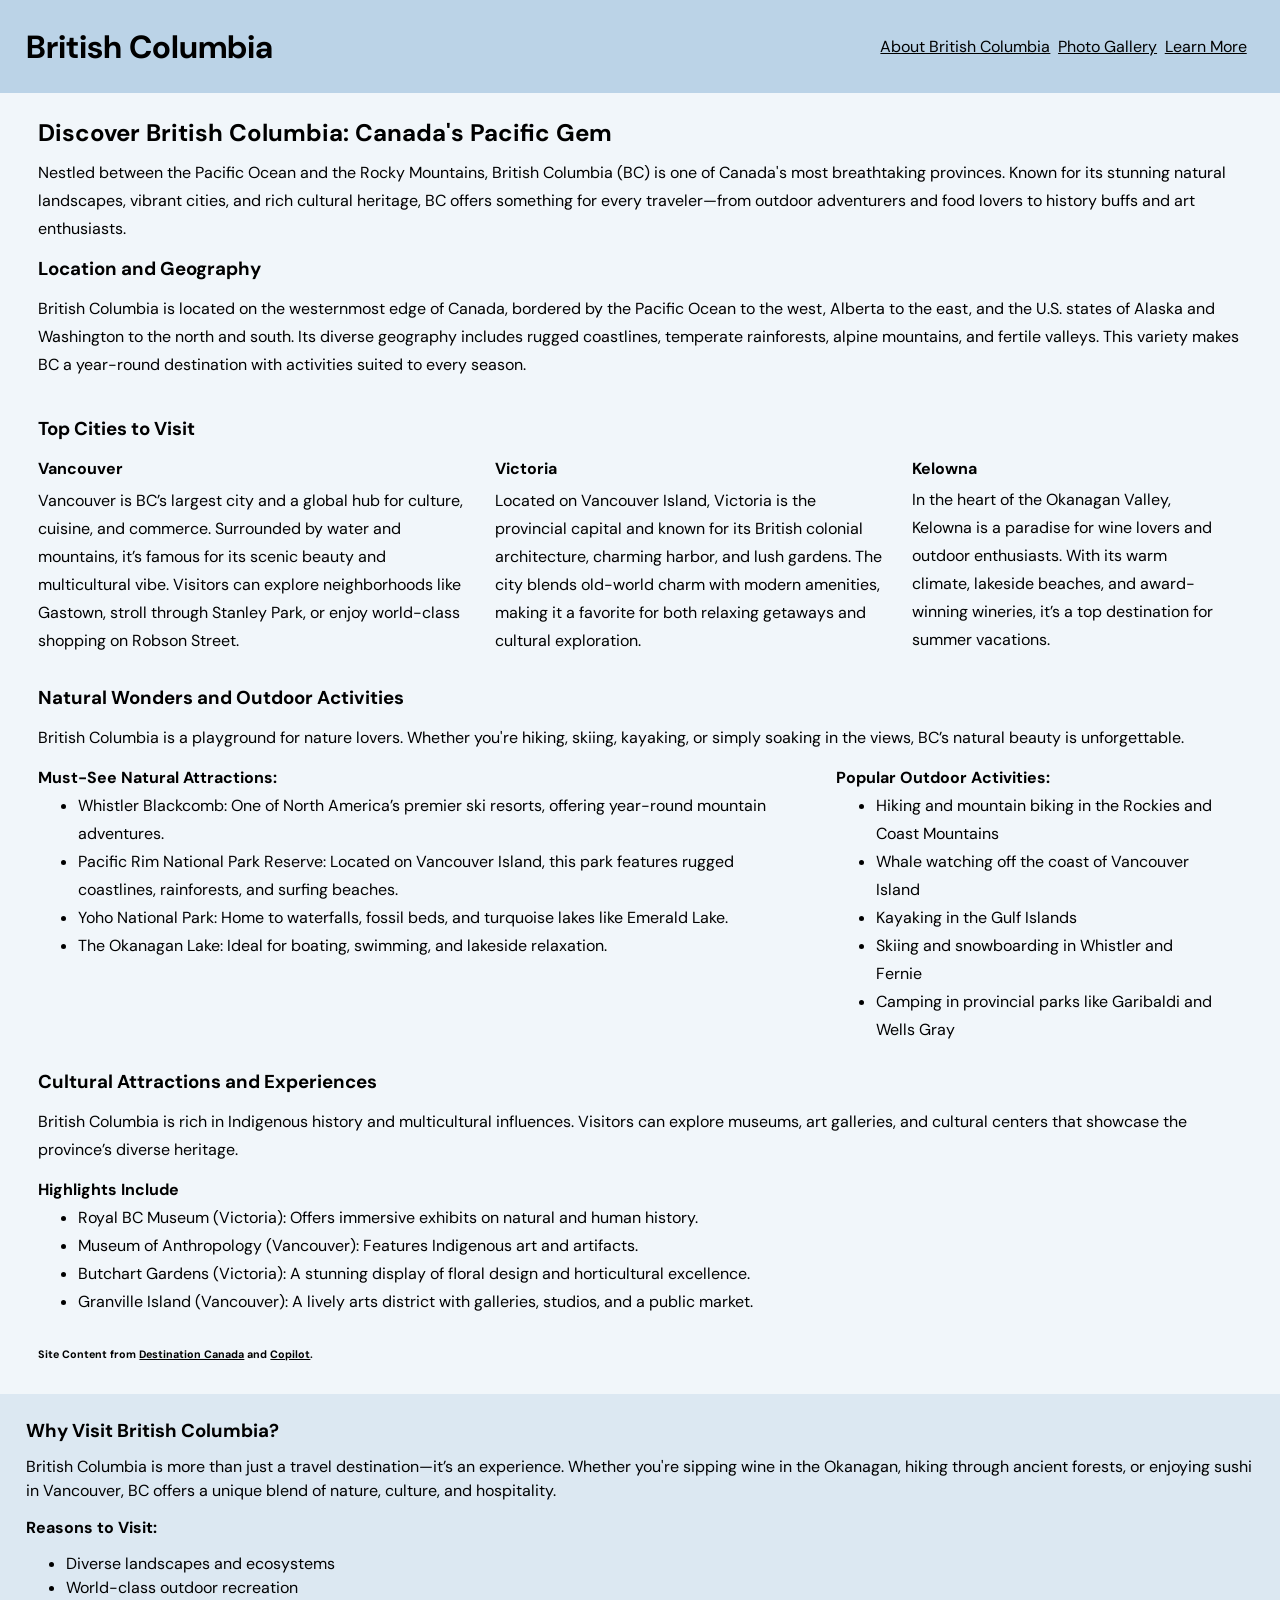
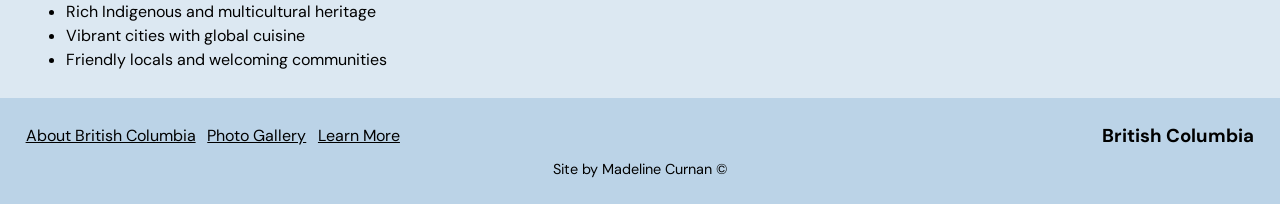
==== index.html @ 547cc987 "Add files via upload" ====
<!DOCTYPE html>
<html lang="en">
    <head>
        <meta charset="UTF-8">
        <meta name="viewport" content="width=device-width, initial-scale=1.0">
        <title>British Columbia</title>

        <!--Favicon-->
        <link rel="apple-touch-icon" sizes="180x180" href="images/favicon_io/apple-touch-icon.png">
        <link rel="icon" type="image/png" sizes="32x32" href="images/favicon_io/favicon-32x32.png">
        <link rel="icon" type="image/png" sizes="16x16" href="images/favicon_io/favicon-16x16.png">
        <link rel="manifest" href="images/favicon_io/site.webmanifest">

        <!--Google Fonts-->
        <link rel="preconnect" href="https://fonts.googleapis.com">
        <link rel="preconnect" href="https://fonts.gstatic.com" crossorigin>
        <link href="https://fonts.googleapis.com/css2?family=DM+Sans:ital,opsz,wght@0,9..40,100..1000;1,9..40,100..1000&family=DM+Serif+Text:ital@0;1&display=swap" rel="stylesheet">

        <!--Stylesheets-->
        <link rel="stylesheet" href="styles.css">
        <link rel="stylesheet" href="lightbox/lightbox.css">

    </head>
    <body>
        <header>
            <h1>British Columbia</h1>
            <nav>
                <a href="index.html">About British Columbia</a>
                <a href="gallery.html">Photo Gallery</a>
                <a href="https://travel.destinationcanada.com/en-us/places-to-go/british-columbia" target="_blank">Learn More</a>
            </nav>
        </header>

        <main class="index-main">
            <div class="sidebar">
                <h3>Why Visit British Columbia?</h3>
                <p>British Columbia is more than just a travel destination—it’s an experience. Whether you're sipping wine in the Okanagan, hiking through ancient forests, or enjoying sushi in Vancouver, BC offers a unique blend of nature, culture, and hospitality.</p>
                <h4>Reasons to Visit:</h4>
                <ul>
                    <li>Diverse landscapes and ecosystems</li>
                    <li>World-class outdoor recreation</li>
                    <li>Rich Indigenous and multicultural heritage</li>
                    <li>Vibrant cities with global cuisine</li>
                    <li>Friendly locals and welcoming communities</li>
                </ul>
            </div>

            <div class="content">
                <article>
                    <h2>Discover British Columbia: Canada's Pacific Gem</h2>
                    <p>Nestled between the Pacific Ocean and the Rocky Mountains, British Columbia (BC) is one of Canada's most breathtaking provinces. Known for its stunning natural landscapes, vibrant cities, and rich cultural heritage, BC offers something for every traveler—from outdoor adventurers and food lovers to history buffs and art enthusiasts.</p>
                    <h3>Location and Geography</h3>
                    <p>British Columbia is located on the westernmost edge of Canada, bordered by the Pacific Ocean to the west, Alberta to the east, and the U.S. states of Alaska and Washington to the north and south. Its diverse geography includes rugged coastlines, temperate rainforests, alpine mountains, and fertile valleys. This variety makes BC a year-round destination with activities suited to every season.</p>
                </article>

                <section class="cities">
                    <h3>Top Cities to Visit</h3>
                    <div class="row">
                        <article class="col col-3">
                            <h4>Vancouver</h4>
                            <p>Vancouver is BC’s largest city and a global hub for culture, cuisine, and commerce. Surrounded by water and mountains, it’s famous for its scenic beauty and multicultural vibe. Visitors can explore neighborhoods like Gastown, stroll through Stanley Park, or enjoy world-class shopping on Robson Street.</p>
                        </article>

                        <article class="col col-3">
                            <h4>Victoria</h4>
                            <p>Located on Vancouver Island, Victoria is the provincial capital and known for its British colonial architecture, charming harbor, and lush gardens. The city blends old-world charm with modern amenities, making it a favorite for both relaxing getaways and cultural exploration.</p>
                        </article>

                        <article class="col col-3">
                            <h4>Kelowna</h4>
                            <p>In the heart of the Okanagan Valley, Kelowna is a paradise for wine lovers and outdoor enthusiasts. With its warm climate, lakeside beaches, and award-winning wineries, it’s a top destination for summer vacations.</p>
                        </article>
                    </div>
                </section>

                <section class="outdoors">
                    <h3>Natural Wonders and Outdoor Activities</h3>
                    <p>British Columbia is a playground for nature lovers. Whether you're hiking, skiing, kayaking, or simply soaking in the views, BC’s natural beauty is unforgettable.</p>
                    <div class="row">
                        <article class="col col-2">
                            <h4>Must-See Natural Attractions:</h4>
                            <ul>
                                <li>Whistler Blackcomb: One of North America’s premier ski resorts, offering year-round mountain adventures.</li>
                                <li>Pacific Rim National Park Reserve: Located on Vancouver Island, this park features rugged coastlines, rainforests, and surfing beaches.</li>
                                <li>Yoho National Park: Home to waterfalls, fossil beds, and turquoise lakes like Emerald Lake.</li>
                                <li>The Okanagan Lake: Ideal for boating, swimming, and lakeside relaxation.</li>
                            </ul>
                        </article>

                        <article class="col col-2">
                            <h4>Popular Outdoor Activities:</h4>
                            <ul>
                                <li>Hiking and mountain biking in the Rockies and Coast Mountains</li>
                                <li>Whale watching off the coast of Vancouver Island</li>
                                <li>Kayaking in the Gulf Islands</li>
                                <li>Skiing and snowboarding in Whistler and Fernie</li>
                                <li>Camping in provincial parks like Garibaldi and Wells Gray</li>
                            </ul>
                        </article>
                    </div>
                </section>

                <section class="culture">
                    <h3>Cultural Attractions and Experiences</h3>
                    <p>British Columbia is rich in Indigenous history and multicultural influences. Visitors can explore museums, art galleries, and cultural centers that showcase the province’s diverse heritage.</p>
                    <h4>Highlights Include</h4>
                    <ul>
                        <li>Royal BC Museum (Victoria): Offers immersive exhibits on natural and human history.</li>
                        <li>Museum of Anthropology (Vancouver): Features Indigenous art and artifacts.</li>
                        <li>Butchart Gardens (Victoria): A stunning display of floral design and horticultural excellence.</li>
                        <li>Granville Island (Vancouver): A lively arts district with galleries, studios, and a public market.</li>
                    </ul>
                </section>
                
                <h6 class="source">Site Content from <a href="https://travel.destinationcanada.com/en-us/places-to-go/british-columbia">Destination Canada</a> and <a href="https://copilot.microsoft.com/">Copilot</a>.</h6>
            </div>
        </main>

        <footer>
            <div class="footer-bar">
                <nav>
                    <a href="index.html">About British Columbia</a>
                    <a href="gallery.html">Photo Gallery</a>
                    <a href="#">Learn More</a>
                </nav>
                <h3>British Columbia</h3>
            </div>
            <p>Site by Madeline Curnan ©</p>
        </footer>

        <script src="lightbox/lightbox-plus-jquery.js"></script>
    </body>
</html>
---- styles.css ----
/* Resuable Styling */
* {
    margin: 0;
    box-sizing: border-box;
}

body {
    background-color: rgba(187, 211, 231, .2);
    font-family: "DM Sans", sans-serif;
}

header, footer {
    background-color: rgb(187, 211, 231);
    padding: 2%;
}

header nav, footer nav {
    width: 30vw;
}

header, .footer-bar {
    display: flex;
    align-items: center;
    justify-content: space-between;
}

header nav {
    display: flex;
    justify-content: flex-end;
}

footer p {
    text-align: center;
    font-size: 90%;
    margin-top: 1%;
}

header a, footer a {
    color: black;
    padding-right: 2%;
}

.source a {
    color: black;
}



/* Index Page */

.index-main {
    display: flex;
}

.sidebar {
    background-color: rgba(187, 211, 231, .4);
    padding: 2%;
    line-height: 1.5em;
    display: flex;
    flex-direction: column;
    width: 30vw;
}

.sidebar h3, .sidebar h4, .sidebar p {
    padding-bottom: 5%;
}

.content {
    padding: 2% 3%;
    line-height: 1.75em;
}

.content p {
    padding: 1% 0;
}

.cities, .culture {
    padding: 2% 0;
}

.row {
    display: flex;
    flex-direction: row;
}

.cities h3 {
    padding-bottom: 1%;
}




/* Gallery Page */

.gallery-main {
    text-align: center;
    padding: 2%;
}

.gallery-main h2 {
    padding-bottom: 2%;
}


/* Smaller Screen / Tablet Size */

@media (max-width: 1300px) {
    .index-main {
        flex-direction: column-reverse;
    }

    .sidebar {
        width: 100vw;
    }

    .sidebar h3, .sidebar h4, .sidebar p {
        padding-bottom: 1%;
    }

    .col {
        padding-right: 2%;
    }
}


/* Phone Screen Size */

@media (max-width: 750px) {
    header, .footer-bar {
        flex-direction: column;
    }

    header nav {
        display: block;
    }

    nav a {
        display: block;
        text-align: center;
        margin: 4% 0;
    }

    footer h3 {
        padding: 2% 0;
    }

    img {
        max-width: 90vw;
    }

    .row {
        flex-direction: column;
    }

    .content {
        padding: 3% 4%;
        line-height: 1.75em;
    }

    .content p {
        padding: 2% 0;
    }

    .sidebar {
        padding: 3% 4%;
    }
}
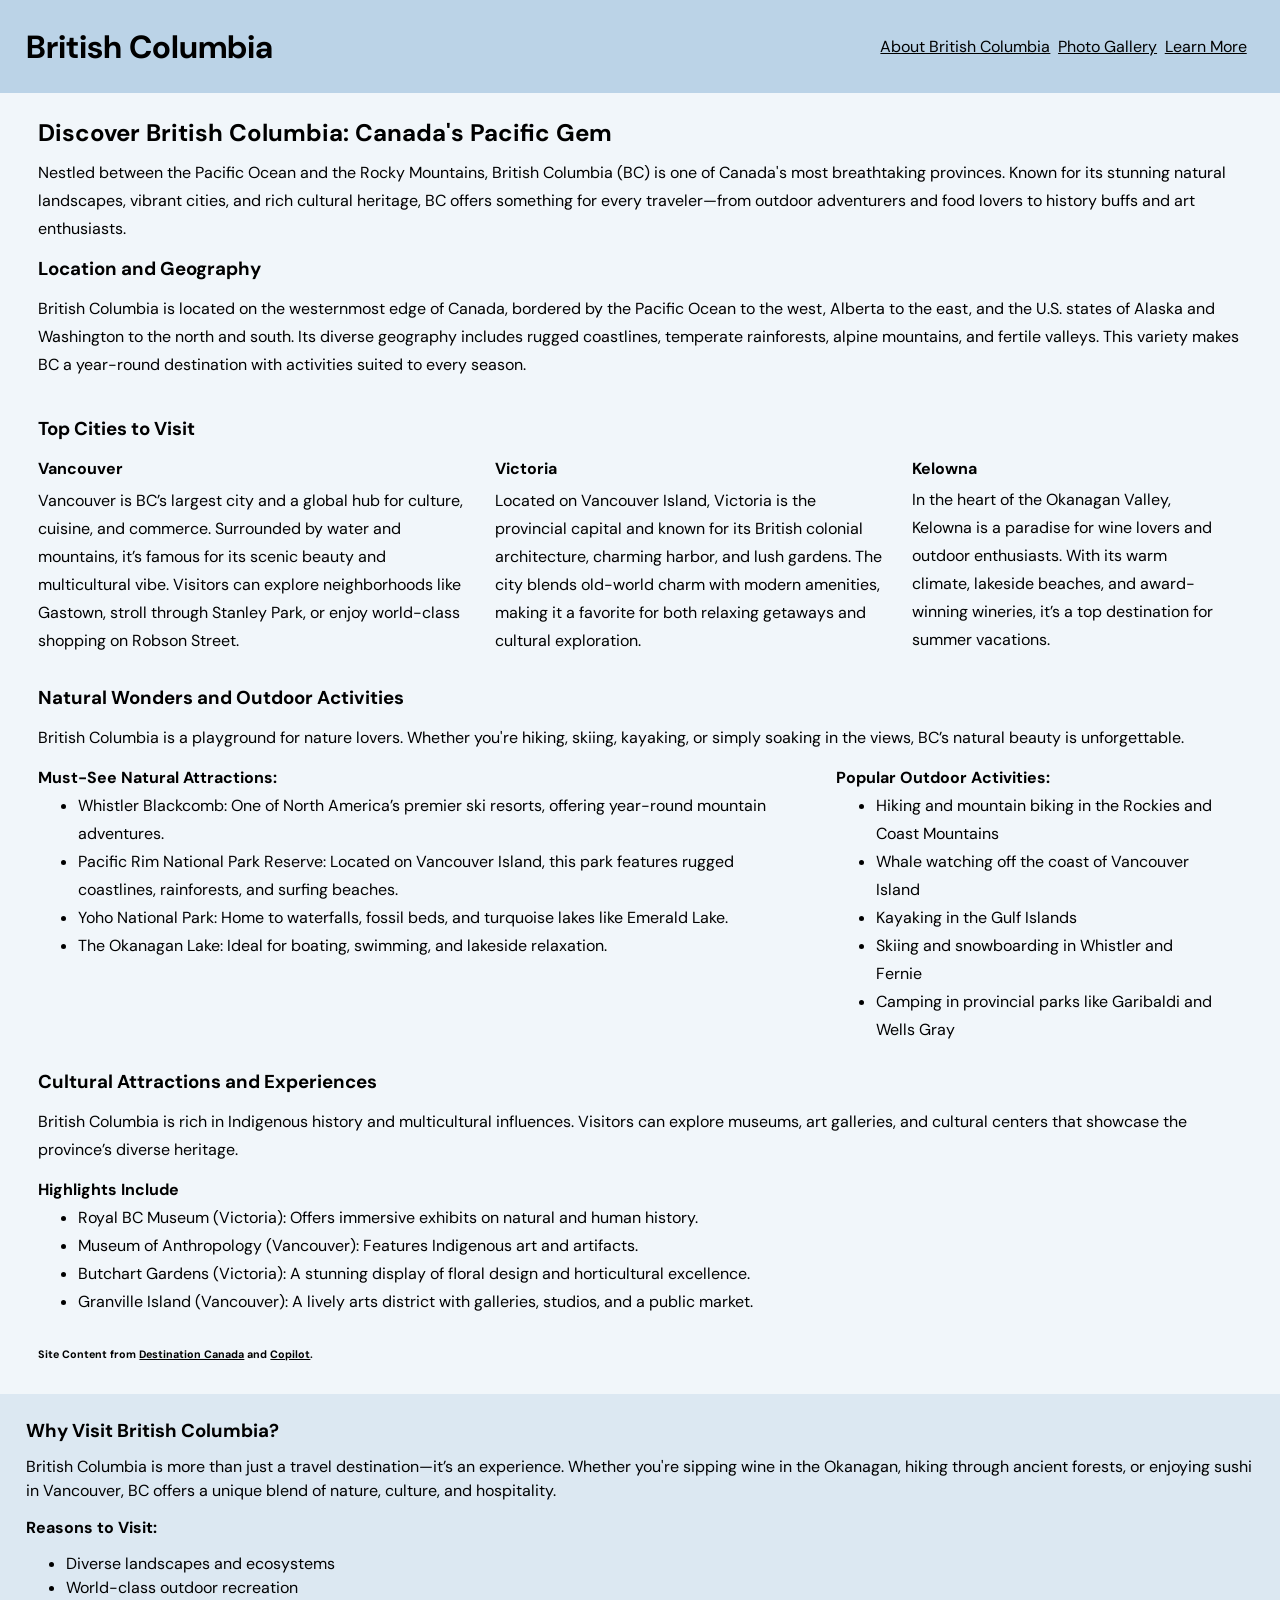
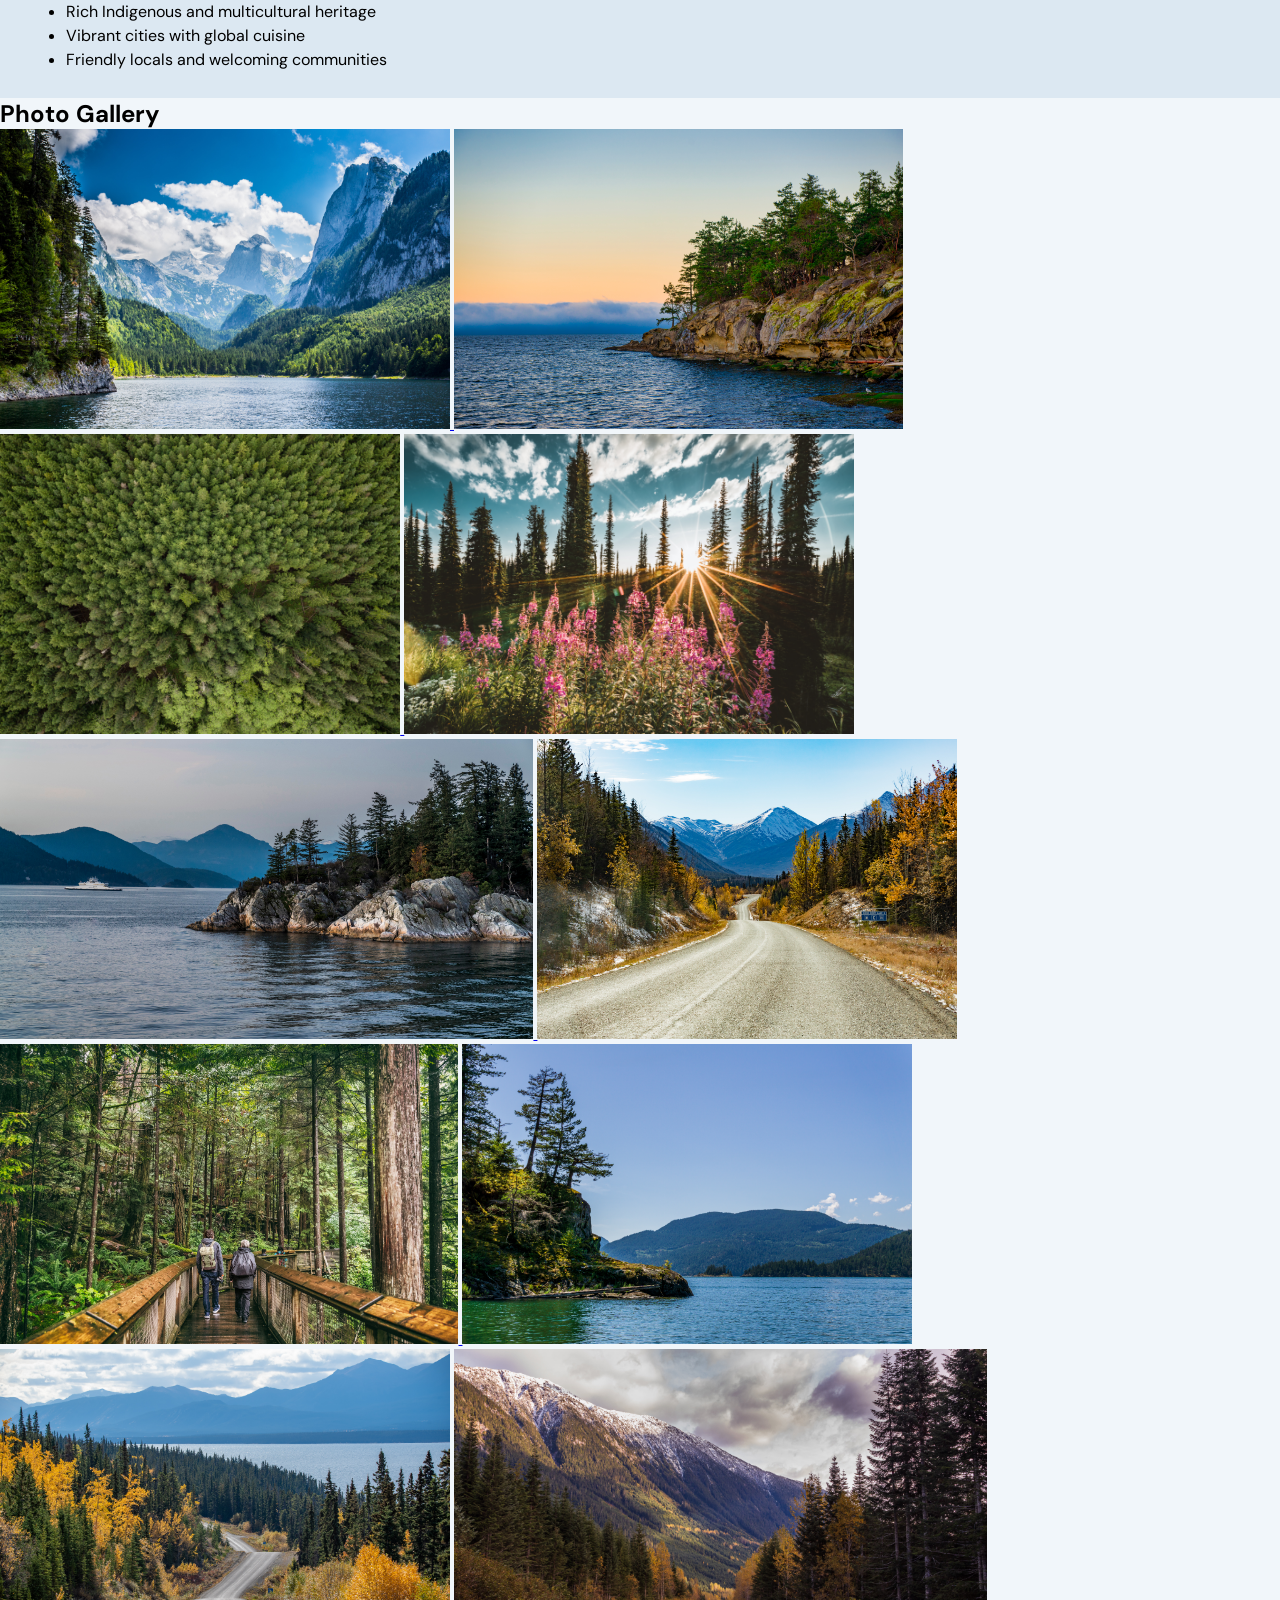
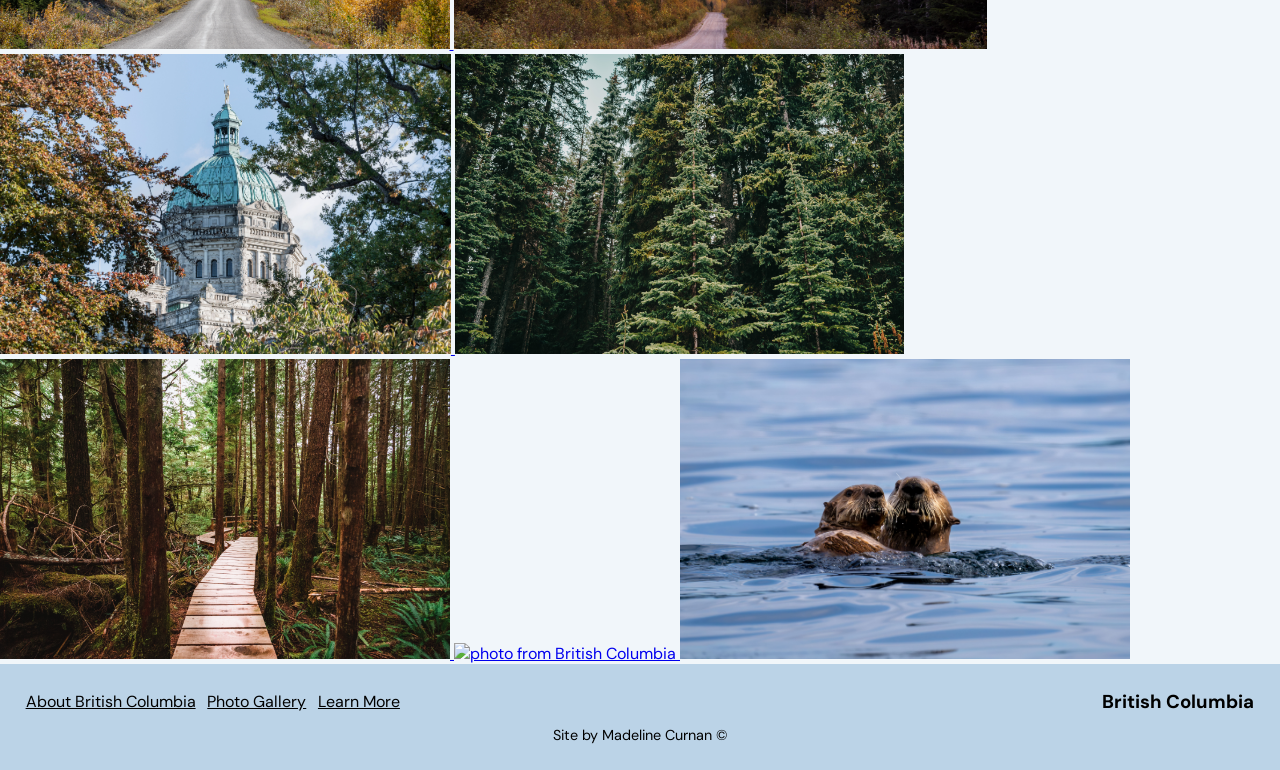
==== commit 35ecb40c: "Update index.html Making a single page site (for Spring 2026 class)" ====
--- a/index.html
+++ b/index.html
@@ -6,10 +6,10 @@
         <title>British Columbia</title>
 
         <!--Favicon-->
-        <link rel="apple-touch-icon" sizes="180x180" href="images/favicon_io/apple-touch-icon.png">
-        <link rel="icon" type="image/png" sizes="32x32" href="images/favicon_io/favicon-32x32.png">
-        <link rel="icon" type="image/png" sizes="16x16" href="images/favicon_io/favicon-16x16.png">
-        <link rel="manifest" href="images/favicon_io/site.webmanifest">
+        <link rel="apple-touch-icon" sizes="180x180" href="apple-touch-icon.png">
+        <link rel="icon" type="image/png" sizes="32x32" href="favicon-32x32.png">
+        <link rel="icon" type="image/png" sizes="16x16" href="favicon-16x16.png">
+        <link rel="manifest" href="site.webmanifest">
 
         <!--Google Fonts-->
         <link rel="preconnect" href="https://fonts.googleapis.com">
@@ -25,103 +25,173 @@
         <header>
             <h1>British Columbia</h1>
             <nav>
-                <a href="index.html">About British Columbia</a>
-                <a href="gallery.html">Photo Gallery</a>
+                <a href="#index">About British Columbia</a>
+                <a href="#gallery">Photo Gallery</a>
                 <a href="https://travel.destinationcanada.com/en-us/places-to-go/british-columbia" target="_blank">Learn More</a>
             </nav>
         </header>
 
-        <main class="index-main">
-            <div class="sidebar">
-                <h3>Why Visit British Columbia?</h3>
-                <p>British Columbia is more than just a travel destination—it’s an experience. Whether you're sipping wine in the Okanagan, hiking through ancient forests, or enjoying sushi in Vancouver, BC offers a unique blend of nature, culture, and hospitality.</p>
-                <h4>Reasons to Visit:</h4>
-                <ul>
-                    <li>Diverse landscapes and ecosystems</li>
-                    <li>World-class outdoor recreation</li>
-                    <li>Rich Indigenous and multicultural heritage</li>
-                    <li>Vibrant cities with global cuisine</li>
-                    <li>Friendly locals and welcoming communities</li>
-                </ul>
+        <main>
+            <div id="index">
+                <div class="index-main">
+                    <div class="sidebar">
+                        <h3>Why Visit British Columbia?</h3>
+                        <p>British Columbia is more than just a travel destination—it’s an experience. Whether you're sipping wine in the Okanagan, hiking through ancient forests, or enjoying sushi in Vancouver, BC offers a unique blend of nature, culture, and hospitality.</p>
+                        <h4>Reasons to Visit:</h4>
+                        <ul>
+                            <li>Diverse landscapes and ecosystems</li>
+                            <li>World-class outdoor recreation</li>
+                            <li>Rich Indigenous and multicultural heritage</li>
+                            <li>Vibrant cities with global cuisine</li>
+                            <li>Friendly locals and welcoming communities</li>
+                        </ul>
+                    </div>
+
+                    <div class="content">
+                        <article>
+                            <h2>Discover British Columbia: Canada's Pacific Gem</h2>
+                            <p>Nestled between the Pacific Ocean and the Rocky Mountains, British Columbia (BC) is one of Canada's most breathtaking provinces. Known for its stunning natural landscapes, vibrant cities, and rich cultural heritage, BC offers something for every traveler—from outdoor adventurers and food lovers to history buffs and art enthusiasts.</p>
+                            <h3>Location and Geography</h3>
+                            <p>British Columbia is located on the westernmost edge of Canada, bordered by the Pacific Ocean to the west, Alberta to the east, and the U.S. states of Alaska and Washington to the north and south. Its diverse geography includes rugged coastlines, temperate rainforests, alpine mountains, and fertile valleys. This variety makes BC a year-round destination with activities suited to every season.</p>
+                        </article>
+
+                        <section class="cities">
+                            <h3>Top Cities to Visit</h3>
+                            <div class="row">
+                                <article class="col col-3">
+                                    <h4>Vancouver</h4>
+                                    <p>Vancouver is BC’s largest city and a global hub for culture, cuisine, and commerce. Surrounded by water and mountains, it’s famous for its scenic beauty and multicultural vibe. Visitors can explore neighborhoods like Gastown, stroll through Stanley Park, or enjoy world-class shopping on Robson Street.</p>
+                                </article>
+
+                                <article class="col col-3">
+                                    <h4>Victoria</h4>
+                                    <p>Located on Vancouver Island, Victoria is the provincial capital and known for its British colonial architecture, charming harbor, and lush gardens. The city blends old-world charm with modern amenities, making it a favorite for both relaxing getaways and cultural exploration.</p>
+                                </article>
+
+                                <article class="col col-3">
+                                    <h4>Kelowna</h4>
+                                    <p>In the heart of the Okanagan Valley, Kelowna is a paradise for wine lovers and outdoor enthusiasts. With its warm climate, lakeside beaches, and award-winning wineries, it’s a top destination for summer vacations.</p>
+                                </article>
+                            </div>
+                        </section>
+
+                        <section class="outdoors">
+                            <h3>Natural Wonders and Outdoor Activities</h3>
+                            <p>British Columbia is a playground for nature lovers. Whether you're hiking, skiing, kayaking, or simply soaking in the views, BC’s natural beauty is unforgettable.</p>
+                            <div class="row">
+                                <article class="col col-2">
+                                    <h4>Must-See Natural Attractions:</h4>
+                                    <ul>
+                                        <li>Whistler Blackcomb: One of North America’s premier ski resorts, offering year-round mountain adventures.</li>
+                                        <li>Pacific Rim National Park Reserve: Located on Vancouver Island, this park features rugged coastlines, rainforests, and surfing beaches.</li>
+                                        <li>Yoho National Park: Home to waterfalls, fossil beds, and turquoise lakes like Emerald Lake.</li>
+                                        <li>The Okanagan Lake: Ideal for boating, swimming, and lakeside relaxation.</li>
+                                    </ul>
+                                </article>
+
+                                <article class="col col-2">
+                                    <h4>Popular Outdoor Activities:</h4>
+                                    <ul>
+                                        <li>Hiking and mountain biking in the Rockies and Coast Mountains</li>
+                                        <li>Whale watching off the coast of Vancouver Island</li>
+                                        <li>Kayaking in the Gulf Islands</li>
+                                        <li>Skiing and snowboarding in Whistler and Fernie</li>
+                                        <li>Camping in provincial parks like Garibaldi and Wells Gray</li>
+                                    </ul>
+                                </article>
+                            </div>
+                        </section>
+
+                        <section class="culture">
+                            <h3>Cultural Attractions and Experiences</h3>
+                            <p>British Columbia is rich in Indigenous history and multicultural influences. Visitors can explore museums, art galleries, and cultural centers that showcase the province’s diverse heritage.</p>
+                            <h4>Highlights Include</h4>
+                            <ul>
+                                <li>Royal BC Museum (Victoria): Offers immersive exhibits on natural and human history.</li>
+                                <li>Museum of Anthropology (Vancouver): Features Indigenous art and artifacts.</li>
+                                <li>Butchart Gardens (Victoria): A stunning display of floral design and horticultural excellence.</li>
+                                <li>Granville Island (Vancouver): A lively arts district with galleries, studios, and a public market.</li>
+                            </ul>
+                        </section>
+                        
+                        <h6 class="source">Site Content from <a href="https://travel.destinationcanada.com/en-us/places-to-go/british-columbia">Destination Canada</a> and <a href="https://copilot.microsoft.com/">Copilot</a>.</h6>
+                    </div>
+                </div>
             </div>
-
-            <div class="content">
-                <article>
-                    <h2>Discover British Columbia: Canada's Pacific Gem</h2>
-                    <p>Nestled between the Pacific Ocean and the Rocky Mountains, British Columbia (BC) is one of Canada's most breathtaking provinces. Known for its stunning natural landscapes, vibrant cities, and rich cultural heritage, BC offers something for every traveler—from outdoor adventurers and food lovers to history buffs and art enthusiasts.</p>
-                    <h3>Location and Geography</h3>
-                    <p>British Columbia is located on the westernmost edge of Canada, bordered by the Pacific Ocean to the west, Alberta to the east, and the U.S. states of Alaska and Washington to the north and south. Its diverse geography includes rugged coastlines, temperate rainforests, alpine mountains, and fertile valleys. This variety makes BC a year-round destination with activities suited to every season.</p>
-                </article>
-
-                <section class="cities">
-                    <h3>Top Cities to Visit</h3>
-                    <div class="row">
-                        <article class="col col-3">
-                            <h4>Vancouver</h4>
-                            <p>Vancouver is BC’s largest city and a global hub for culture, cuisine, and commerce. Surrounded by water and mountains, it’s famous for its scenic beauty and multicultural vibe. Visitors can explore neighborhoods like Gastown, stroll through Stanley Park, or enjoy world-class shopping on Robson Street.</p>
-                        </article>
-
-                        <article class="col col-3">
-                            <h4>Victoria</h4>
-                            <p>Located on Vancouver Island, Victoria is the provincial capital and known for its British colonial architecture, charming harbor, and lush gardens. The city blends old-world charm with modern amenities, making it a favorite for both relaxing getaways and cultural exploration.</p>
-                        </article>
-
-                        <article class="col col-3">
-                            <h4>Kelowna</h4>
-                            <p>In the heart of the Okanagan Valley, Kelowna is a paradise for wine lovers and outdoor enthusiasts. With its warm climate, lakeside beaches, and award-winning wineries, it’s a top destination for summer vacations.</p>
-                        </article>
-                    </div>
-                </section>
-
-                <section class="outdoors">
-                    <h3>Natural Wonders and Outdoor Activities</h3>
-                    <p>British Columbia is a playground for nature lovers. Whether you're hiking, skiing, kayaking, or simply soaking in the views, BC’s natural beauty is unforgettable.</p>
-                    <div class="row">
-                        <article class="col col-2">
-                            <h4>Must-See Natural Attractions:</h4>
-                            <ul>
-                                <li>Whistler Blackcomb: One of North America’s premier ski resorts, offering year-round mountain adventures.</li>
-                                <li>Pacific Rim National Park Reserve: Located on Vancouver Island, this park features rugged coastlines, rainforests, and surfing beaches.</li>
-                                <li>Yoho National Park: Home to waterfalls, fossil beds, and turquoise lakes like Emerald Lake.</li>
-                                <li>The Okanagan Lake: Ideal for boating, swimming, and lakeside relaxation.</li>
-                            </ul>
-                        </article>
-
-                        <article class="col col-2">
-                            <h4>Popular Outdoor Activities:</h4>
-                            <ul>
-                                <li>Hiking and mountain biking in the Rockies and Coast Mountains</li>
-                                <li>Whale watching off the coast of Vancouver Island</li>
-                                <li>Kayaking in the Gulf Islands</li>
-                                <li>Skiing and snowboarding in Whistler and Fernie</li>
-                                <li>Camping in provincial parks like Garibaldi and Wells Gray</li>
-                            </ul>
-                        </article>
-                    </div>
-                </section>
-
-                <section class="culture">
-                    <h3>Cultural Attractions and Experiences</h3>
-                    <p>British Columbia is rich in Indigenous history and multicultural influences. Visitors can explore museums, art galleries, and cultural centers that showcase the province’s diverse heritage.</p>
-                    <h4>Highlights Include</h4>
-                    <ul>
-                        <li>Royal BC Museum (Victoria): Offers immersive exhibits on natural and human history.</li>
-                        <li>Museum of Anthropology (Vancouver): Features Indigenous art and artifacts.</li>
-                        <li>Butchart Gardens (Victoria): A stunning display of floral design and horticultural excellence.</li>
-                        <li>Granville Island (Vancouver): A lively arts district with galleries, studios, and a public market.</li>
-                    </ul>
-                </section>
-                
-                <h6 class="source">Site Content from <a href="https://travel.destinationcanada.com/en-us/places-to-go/british-columbia">Destination Canada</a> and <a href="https://copilot.microsoft.com/">Copilot</a>.</h6>
+            
+            <div id="gallery">
+                <h2>Photo Gallery</h2>
+
+                <div class="gallery-img">
+                    <a href="img1.jpeg" data-title="mountains" data-lightbox="BC, Canada">
+                        <img src="img1.jpeg" alt="photo from British Columbia" height="300">
+                    </a>
+
+                    <a href="img2.jpeg" data-title="Nanaimo" data-lightbox="BC, Canada">
+                        <img src="img2.jpeg" alt="photo from British Columbia" height="300">
+                    </a>
+
+                    <a href="img3.jpeg" data-title="forest" data-lightbox="BC, Canada">
+                        <img src="img3.jpeg" alt="photo from British Columbia" height="300">
+                    </a>
+
+                    <a href="img4.jpeg" data-title="Revelstoke" data-lightbox="BC, Canada">
+                        <img src="img4.jpeg" alt="photo from British Columbia" height="300">
+                    </a>
+
+                    <a href="img5.jpeg" data-title="Whyte Cliff" data-lightbox="BC, Canada">
+                        <img src="img5.jpeg" alt="photo from British Columbia" height="300">
+                    </a>
+
+                    <a href="img6.jpeg" data-title="Highway 37" data-lightbox="BC, Canada">
+                        <img src="img6.jpeg" alt="photo from British Columbia" height="300">
+                    </a>
+
+                    <a href="img7s.jpeg" data-title="Capilano Suspension Bridge" data-lightbox="BC, Canada">
+                        <img src="img7s.jpeg" alt="photo from British Columbia" height="300">
+                    </a>
+
+                    <a href="img8.jpeg" data-title="Harrison Lake" data-lightbox="BC, Canada">
+                        <img src="img8.jpeg" alt="photo from British Columbia" height="300">
+                    </a>
+
+                    <a href="img9.jpeg" data-title="northern BC" data-lightbox="BC, Canada">
+                        <img src="img9.jpeg" alt="photo from British Columbia" height="300">
+                    </a>
+
+                    <a href="img10.jpeg" data-title="Shames Mountain" data-lightbox="BC, Canada">
+                        <img src="img10.jpeg" alt="photo from British Columbia" height="300">
+                    </a>
+
+                    <a href="img11.jpeg" data-title="Legislative Assembly" data-lightbox="BC, Canada">
+                        <img src="img11.jpeg" alt="photo from British Columbia" height="300">
+                    </a>
+
+                    <a href="img12.jpeg" data-title="forest" data-lightbox="BC, Canada">
+                        <img src="img12.jpeg" alt="photo from British Columbia" height="300">
+                    </a>
+
+                    <a href="img13.jpeg" data-title="rainforest trail" data-lightbox="BC, Canada">
+                        <img src="img13.jpeg" alt="photo from British Columbia" height="300">
+                    </a>
+
+                    <a href="img14.jpeg" data-title="Mount Robson" data-lightbox="BC, Canada">
+                        <img src="img14.jpeg" alt="photo from British Columbia" height="300">
+                    </a>
+
+                    <a href="img15.jpeg" data-title="otters near Port Hardy" data-lightbox="BC, Canada">
+                        <img src="img15.jpeg" alt="photo from British Columbia" height="300">
+                    </a>
+                </div>
             </div>
         </main>
 
         <footer>
             <div class="footer-bar">
                 <nav>
-                    <a href="index.html">About British Columbia</a>
-                    <a href="gallery.html">Photo Gallery</a>
-                    <a href="#">Learn More</a>
+                    <a href="#index">About British Columbia</a>
+                    <a href="#gallery">Photo Gallery</a>
+                    <a href="https://travel.destinationcanada.com/en-us/places-to-go/british-columbia" target="_blank">Learn More</a>
                 </nav>
                 <h3>British Columbia</h3>
             </div>
@@ -130,4 +200,5 @@
 
         <script src="lightbox/lightbox-plus-jquery.js"></script>
     </body>
-</html>+
+</html>
--- a/styles.css
+++ b/styles.css
@@ -87,6 +87,9 @@
     padding-bottom: 1%;
 }
 
+.col {
+    padding-right: 1%;
+}
 
 
 
@@ -164,4 +167,5 @@
     .sidebar {
         padding: 3% 4%;
     }
-}+
+}
